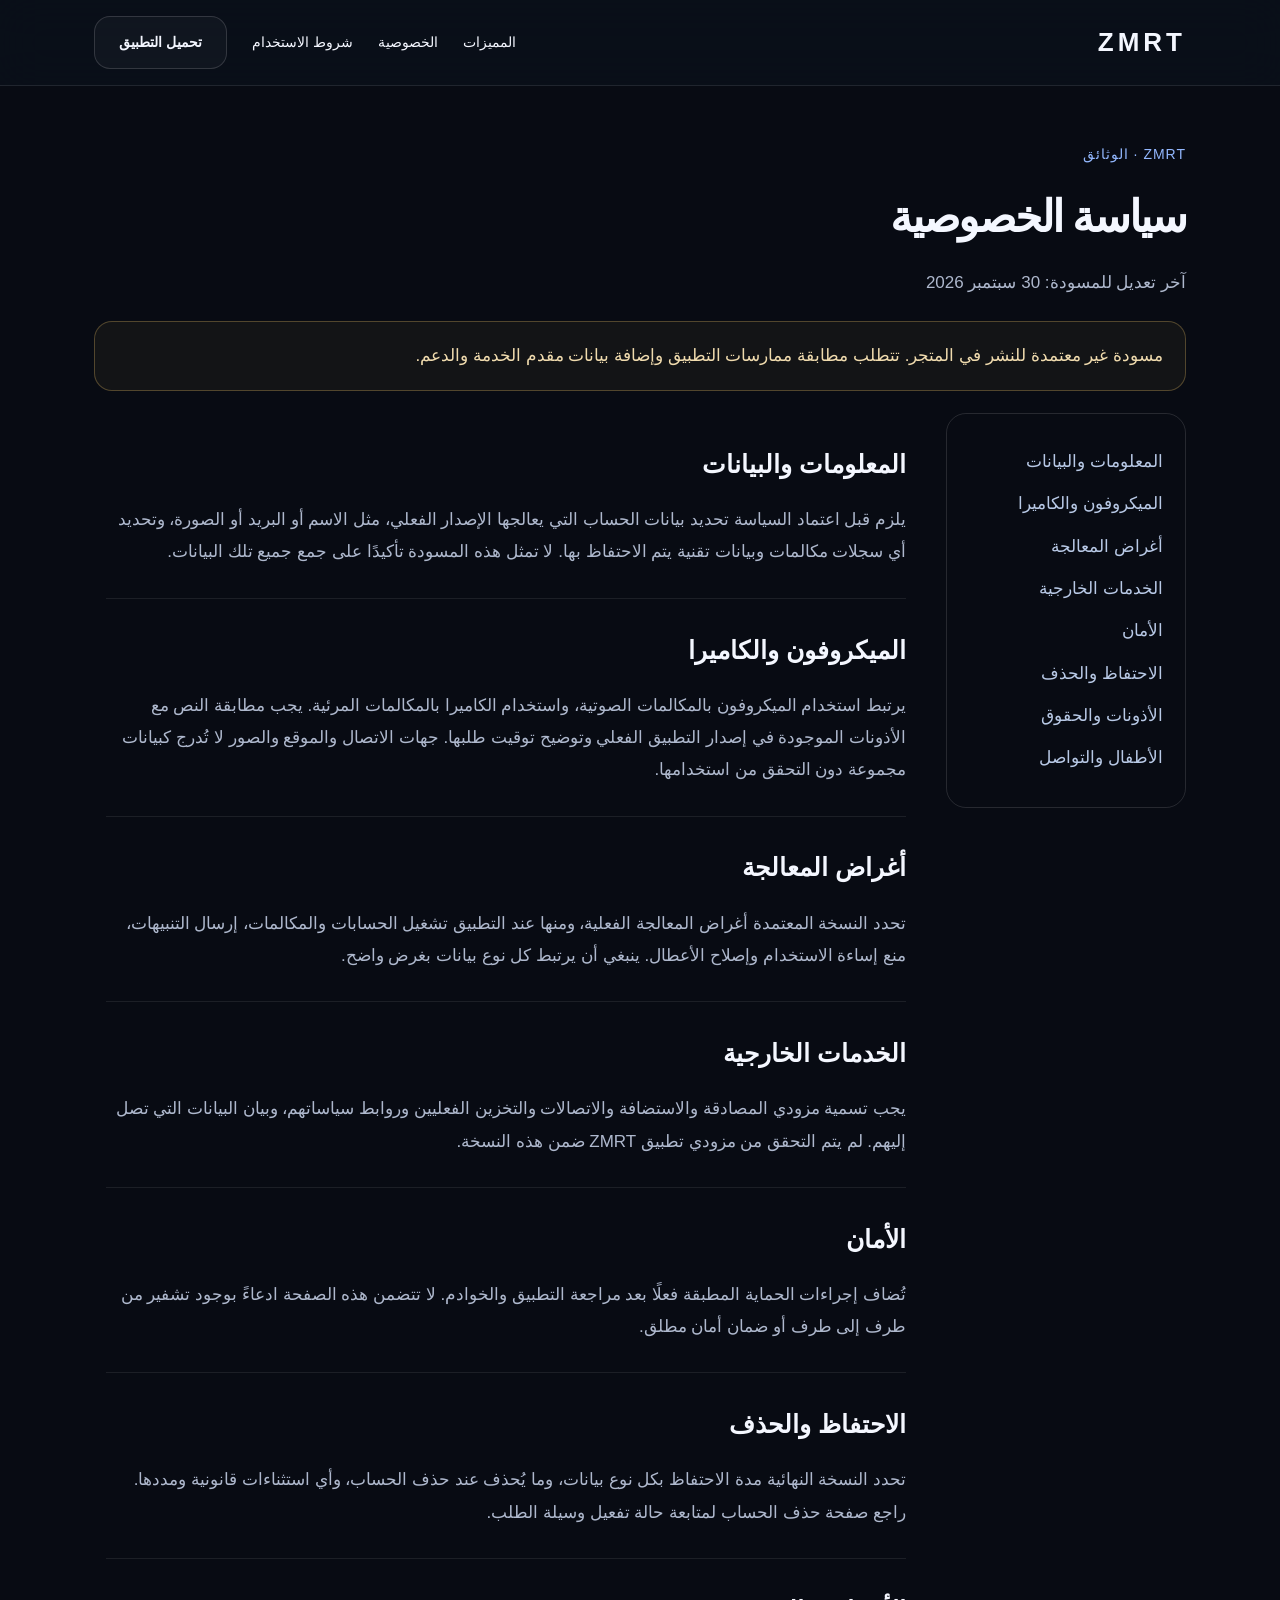
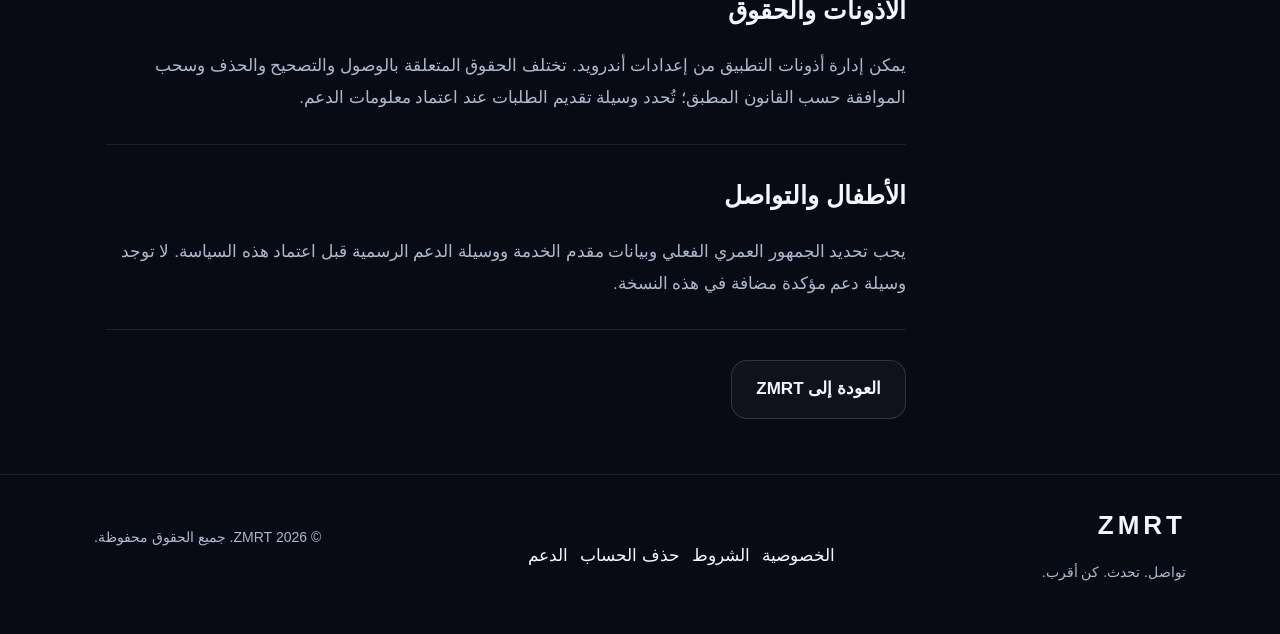
==== index.html @ 3f24212a "Add files via upload" ====
<!doctype html><html lang="ar" dir="rtl"><head><meta charset="utf-8"><meta name="viewport" content="width=device-width,initial-scale=1"><title>سياسة الخصوصية | ZMRT</title><meta name="description" content="ZMRT — تطبيق التواصل والمكالمات الصوتية والمرئية."><meta name="robots" content="noindex,nofollow"><meta property="og:title" content="سياسة الخصوصية | ZMRT"><meta property="og:description" content="تواصل. تحدث. كن أقرب."><meta property="og:type" content="website"><link rel="icon" href="../favicon.svg"><link rel="stylesheet" href="../styles.css"><script src="../config.js" defer></script><script src="../app.js" defer></script></head><body><a class="skip" href="#main">تجاوز إلى المحتوى</a><header><nav aria-label="التنقل الرئيسي"><a class="brand" href="../index.html" dir="ltr">ZMRT</a><button class="menu" aria-expanded="false" aria-controls="navigation">القائمة</button><div class="navlinks" id="navigation"><a href="../index.html#features">المميزات</a><a href="../privacy/index.html">الخصوصية</a><a href="../terms/index.html">شروط الاستخدام</a><a class="btn secondary" href="../index.html#download">تحميل التطبيق</a></div></nav></header><main id="main"><div class="container legal"><div class="eyebrow">ZMRT · الوثائق</div><h1>سياسة الخصوصية</h1><p>آخر تعديل للمسودة: 30 سبتمبر 2026</p><div class="notice">مسودة غير معتمدة للنشر في المتجر. تتطلب مطابقة ممارسات التطبيق وإضافة بيانات مقدم الخدمة والدعم.</div><div class="legal-layout"><aside class="toc" aria-label="فهرس الصفحة"><a href="#section-0">المعلومات والبيانات</a><a href="#section-1">الميكروفون والكاميرا</a><a href="#section-2">أغراض المعالجة</a><a href="#section-3">الخدمات الخارجية</a><a href="#section-4">الأمان</a><a href="#section-5">الاحتفاظ والحذف</a><a href="#section-6">الأذونات والحقوق</a><a href="#section-7">الأطفال والتواصل</a></aside><article><section id="section-0"><h2>المعلومات والبيانات</h2><p>يلزم قبل اعتماد السياسة تحديد بيانات الحساب التي يعالجها الإصدار الفعلي، مثل الاسم أو البريد أو الصورة، وتحديد أي سجلات مكالمات وبيانات تقنية يتم الاحتفاظ بها. لا تمثل هذه المسودة تأكيدًا على جمع جميع تلك البيانات.</p></section><section id="section-1"><h2>الميكروفون والكاميرا</h2><p>يرتبط استخدام الميكروفون بالمكالمات الصوتية، واستخدام الكاميرا بالمكالمات المرئية. يجب مطابقة النص مع الأذونات الموجودة في إصدار التطبيق الفعلي وتوضيح توقيت طلبها. جهات الاتصال والموقع والصور لا تُدرج كبيانات مجموعة دون التحقق من استخدامها.</p></section><section id="section-2"><h2>أغراض المعالجة</h2><p>تحدد النسخة المعتمدة أغراض المعالجة الفعلية، ومنها عند التطبيق تشغيل الحسابات والمكالمات، إرسال التنبيهات، منع إساءة الاستخدام وإصلاح الأعطال. ينبغي أن يرتبط كل نوع بيانات بغرض واضح.</p></section><section id="section-3"><h2>الخدمات الخارجية</h2><p>يجب تسمية مزودي المصادقة والاستضافة والاتصالات والتخزين الفعليين وروابط سياساتهم، وبيان البيانات التي تصل إليهم. لم يتم التحقق من مزودي تطبيق ZMRT ضمن هذه النسخة.</p></section><section id="section-4"><h2>الأمان</h2><p>تُضاف إجراءات الحماية المطبقة فعلًا بعد مراجعة التطبيق والخوادم. لا تتضمن هذه الصفحة ادعاءً بوجود تشفير من طرف إلى طرف أو ضمان أمان مطلق.</p></section><section id="section-5"><h2>الاحتفاظ والحذف</h2><p>تحدد النسخة النهائية مدة الاحتفاظ بكل نوع بيانات، وما يُحذف عند حذف الحساب، وأي استثناءات قانونية ومددها. راجع صفحة حذف الحساب لمتابعة حالة تفعيل وسيلة الطلب.</p></section><section id="section-6"><h2>الأذونات والحقوق</h2><p>يمكن إدارة أذونات التطبيق من إعدادات أندرويد. تختلف الحقوق المتعلقة بالوصول والتصحيح والحذف وسحب الموافقة حسب القانون المطبق؛ تُحدد وسيلة تقديم الطلبات عند اعتماد معلومات الدعم.</p></section><section id="section-7"><h2>الأطفال والتواصل</h2><p>يجب تحديد الجمهور العمري الفعلي وبيانات مقدم الخدمة ووسيلة الدعم الرسمية قبل اعتماد هذه السياسة. لا توجد وسيلة دعم مؤكدة مضافة في هذه النسخة.</p></section><div class="actions"><a class="btn secondary" href="../index.html">العودة إلى ZMRT</a></div></article></div></div></main><footer><div class="container"><div><a class="brand" href="../index.html" dir="ltr">ZMRT</a><p>تواصل. تحدث. كن أقرب.</p></div><div class="actions"><a href="../privacy/index.html">الخصوصية</a><a href="../terms/index.html">الشروط</a><a href="../delete-account/index.html">حذف الحساب</a><a href="../support/index.html">الدعم</a></div><p>© 2026 ZMRT. جميع الحقوق محفوظة.</p></div></footer></body></html>
---- styles.css ----
*{box-sizing:border-box}html{scroll-behavior:smooth;scroll-padding-top:100px}body{margin:0;background:#080b13;color:#f4f7ff;font:17px/1.9 Tahoma,Arial,sans-serif}a{color:inherit;text-decoration:none}button,input,textarea{font:inherit}button,a{touch-action:manipulation}a:focus-visible,button:focus-visible{outline:3px solid #93b8ff;outline-offset:5px}header{position:sticky;top:0;z-index:5;background:#0b101acf;backdrop-filter:blur(22px);border-bottom:1px solid #ffffff18}nav{max-width:1140px;margin:auto;display:flex;align-items:center;justify-content:space-between;gap:24px;padding:16px 24px}.brand{font:900 26px Arial;letter-spacing:4px}.navlinks{display:flex;gap:25px;align-items:center;font-size:14px}.container{max-width:1140px;margin:auto;padding:0 24px}.hero{min-height:730px;display:grid;grid-template-columns:1.1fr 1fr;align-items:center;gap:60px;padding-block:80px;background:radial-gradient(ellipse at 15% 40%,#19488845,transparent 65%)}.eyebrow{color:#93b8ff;font-size:14px;letter-spacing:1px}h1{font-size:clamp(40px,6vw,76px);line-height:1.35;letter-spacing:-2px;margin:20px 0}h1 span{color:#9ebfff}h2{font-size:clamp(27px,4vw,42px);line-height:1.5}h3{font-size:22px;margin:14px 0}p{color:#aeb8cd}.actions{display:flex;gap:12px;flex-wrap:wrap;margin-top:30px}.btn{display:inline-flex;align-items:center;justify-content:center;padding:12px 24px;border-radius:16px;background:#f3f6ff;color:#111827;font-weight:bold;border:1px solid transparent;cursor:pointer;transition:transform .2s}.btn:hover{transform:translateY(-3px)}.btn:active{transform:scale(.97)}.secondary{background:#ffffff08;color:#f3f6ff;border-color:#ffffff25}.btn[aria-disabled=true]{opacity:.65;cursor:default}.small{font-size:14px}.device{width:285px;max-width:100%;margin:auto;border:1px solid #ffffff40;border-radius:45px;padding:12px;background:linear-gradient(130deg,#556885,#101721);box-shadow:0 40px 100px #0009;transform:rotate(-6deg);animation:float 7s ease-in-out infinite}.screen{border-radius:34px;min-height:490px;padding:24px 18px;background:radial-gradient(circle at 70% 10%,#264676,#0e172b 60%)}.island{height:20px;width:92px;background:#03060d;border-radius:20px;margin:0 auto 26px}.avatar{height:90px;width:90px;border-radius:50%;background:linear-gradient(135deg,#94baff,#556ba2);display:grid;place-items:center;margin:35px auto 12px;font-size:35px;color:#fff}.call{text-align:center}.wave{display:flex;align-items:center;justify-content:center;gap:5px;height:80px}.wave i{width:4px;border-radius:8px;background:#9abaff;height:var(--h);animation:pulse 1s ease-in-out infinite alternate;animation-delay:var(--d)}.controls{display:flex;justify-content:center;gap:15px;margin-top:20px}.controls span{background:#ffffff18;border:1px solid #ffffff20;border-radius:50%;width:48px;height:48px;display:grid;place-items:center}.controls .hang{background:#d94a65}.caption{text-align:center;color:#899ab9;font-size:13px;margin:30px 0 0}.section{padding-block:80px;border-top:1px solid #ffffff10}.grid{display:grid;grid-template-columns:repeat(3,1fr);gap:20px}.card{border:1px solid #ffffff17;background:linear-gradient(145deg,#ffffff08,#ffffff02);border-radius:26px;padding:30px;transition:transform .25s,border-color .25s}.card:hover{transform:translateY(-5px);border-color:#8ab1ff55}.icon{font-size:28px;color:#a8c4ff}.steps{counter-reset:steps}.steps .card:before{counter-increment:steps;content:'0' counter(steps);font:40px Arial;color:#8fabdd}.banner{padding:45px;border:1px solid #ffffff20;border-radius:30px;background:radial-gradient(ellipse at left,#345b9450,#121c2b);display:flex;align-items:center;justify-content:space-between;gap:30px}.banner h2{margin:0}footer{border-top:1px solid #ffffff17;padding:35px 0}footer .container{display:flex;justify-content:space-between;gap:25px;flex-wrap:wrap}footer p{font-size:14px}.legal{padding-block:55px}.legal h1{font-size:44px}.legal-layout{display:grid;grid-template-columns:240px 1fr;gap:40px}.toc{position:sticky;top:110px;align-self:start;padding:22px;border:1px solid #ffffff20;border-radius:20px}.toc a{display:block;color:#b8c9e6;margin:10px 0}.legal article{max-width:800px}.legal article section{padding-block:12px;border-bottom:1px solid #ffffff15}.legal article h2{font-size:25px}.notice{padding:18px 22px;border:1px solid #bb9b5360;background:#bb9b5310;border-radius:18px;color:#f0dbae;margin:22px 0}.menu{display:none}.reveal{animation:appear .9s both}.skip{position:absolute;top:-100px}.skip:focus{top:0;background:#fff;color:#000;padding:10px;z-index:10}@keyframes float{50%{transform:translateY(-15px) rotate(-3deg)}}@keyframes pulse{to{transform:scaleY(.5)}}@keyframes appear{from{opacity:0;transform:translateY(20px)}to{opacity:1;transform:none}}@media(max-width:760px){.hero{grid-template-columns:1fr;gap:55px;padding-block:50px;text-align:center;min-height:0}.hero .actions{justify-content:center}.grid{grid-template-columns:1fr}.section{padding-block:50px}.banner{padding:28px;flex-direction:column;align-items:start}.navlinks{display:none}.navlinks.open{display:flex;position:absolute;top:75px;left:16px;right:16px;background:#111b2b;border:1px solid #ffffff22;border-radius:20px;padding:25px;flex-direction:column}.menu{display:block;background:transparent;border:1px solid #ffffff30;border-radius:12px;color:#fff;padding:8px 14px}.legal-layout{grid-template-columns:1fr}.toc{position:static}.device{transform:rotate(-3deg)}h1{letter-spacing:0}.container{padding-inline:20px}}@media(prefers-reduced-motion:reduce){*,*:before,*:after{animation:none!important;transition:none!important}html{scroll-behavior:auto}}
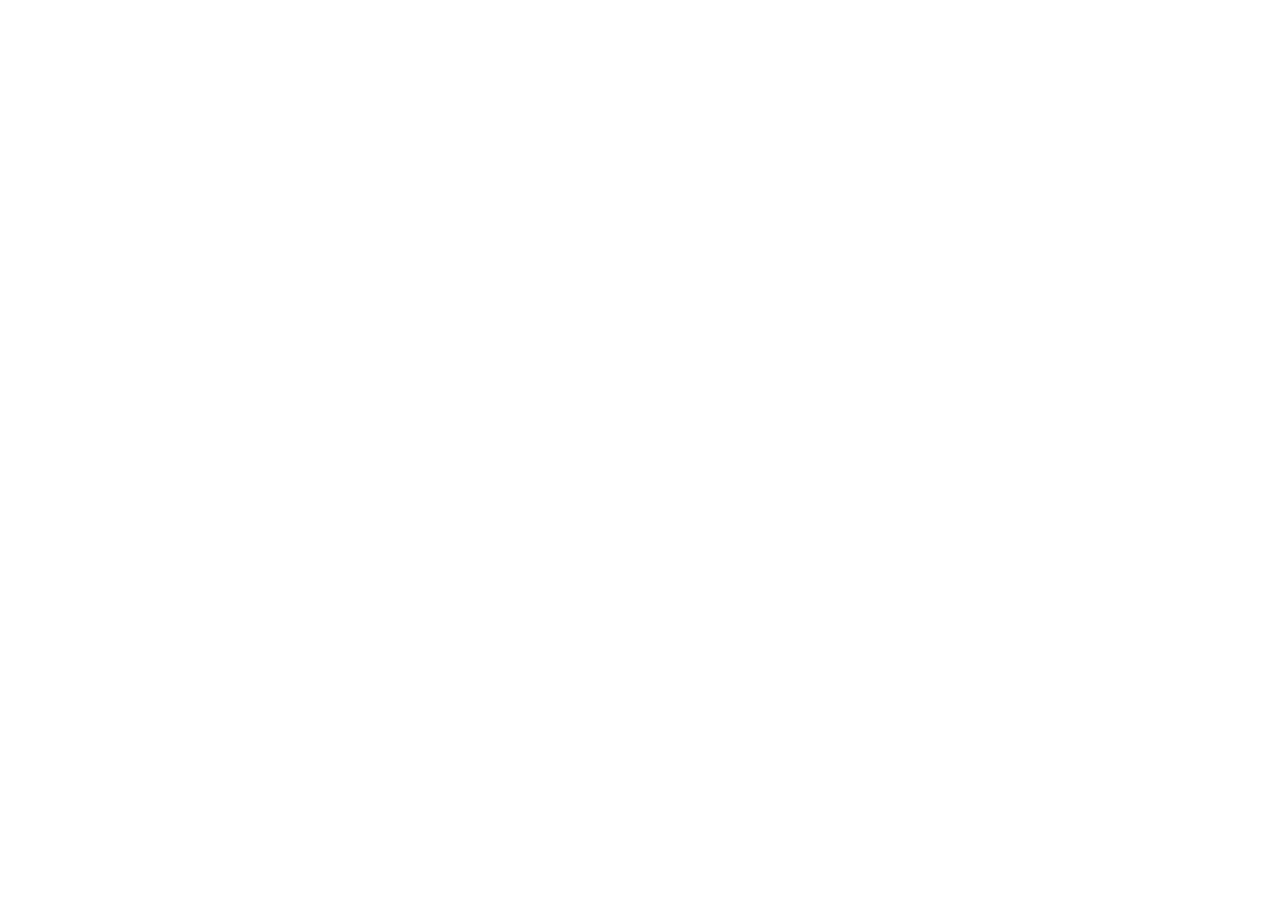
==== commit 5a7b8339: "Create index.html" ====
--- a/index.html
+++ b/index.html
@@ -1 +1,20 @@
-<!doctype html><html lang="ar" dir="rtl"><head><meta charset="utf-8"><meta name="viewport" content="width=device-width,initial-scale=1"><title>سياسة الخصوصية | ZMRT</title><meta name="description" content="ZMRT — تطبيق التواصل والمكالمات الصوتية والمرئية."><meta name="robots" content="noindex,nofollow"><meta property="og:title" content="سياسة الخصوصية | ZMRT"><meta property="og:description" content="تواصل. تحدث. كن أقرب."><meta property="og:type" content="website"><link rel="icon" href="../favicon.svg"><link rel="stylesheet" href="../styles.css"><script src="../config.js" defer></script><script src="../app.js" defer></script></head><body><a class="skip" href="#main">تجاوز إلى المحتوى</a><header><nav aria-label="التنقل الرئيسي"><a class="brand" href="../index.html" dir="ltr">ZMRT</a><button class="menu" aria-expanded="false" aria-controls="navigation">القائمة</button><div class="navlinks" id="navigation"><a href="../index.html#features">المميزات</a><a href="../privacy/index.html">الخصوصية</a><a href="../terms/index.html">شروط الاستخدام</a><a class="btn secondary" href="../index.html#download">تحميل التطبيق</a></div></nav></header><main id="main"><div class="container legal"><div class="eyebrow">ZMRT · الوثائق</div><h1>سياسة الخصوصية</h1><p>آخر تعديل للمسودة: 30 سبتمبر 2026</p><div class="notice">مسودة غير معتمدة للنشر في المتجر. تتطلب مطابقة ممارسات التطبيق وإضافة بيانات مقدم الخدمة والدعم.</div><div class="legal-layout"><aside class="toc" aria-label="فهرس الصفحة"><a href="#section-0">المعلومات والبيانات</a><a href="#section-1">الميكروفون والكاميرا</a><a href="#section-2">أغراض المعالجة</a><a href="#section-3">الخدمات الخارجية</a><a href="#section-4">الأمان</a><a href="#section-5">الاحتفاظ والحذف</a><a href="#section-6">الأذونات والحقوق</a><a href="#section-7">الأطفال والتواصل</a></aside><article><section id="section-0"><h2>المعلومات والبيانات</h2><p>يلزم قبل اعتماد السياسة تحديد بيانات الحساب التي يعالجها الإصدار الفعلي، مثل الاسم أو البريد أو الصورة، وتحديد أي سجلات مكالمات وبيانات تقنية يتم الاحتفاظ بها. لا تمثل هذه المسودة تأكيدًا على جمع جميع تلك البيانات.</p></section><section id="section-1"><h2>الميكروفون والكاميرا</h2><p>يرتبط استخدام الميكروفون بالمكالمات الصوتية، واستخدام الكاميرا بالمكالمات المرئية. يجب مطابقة النص مع الأذونات الموجودة في إصدار التطبيق الفعلي وتوضيح توقيت طلبها. جهات الاتصال والموقع والصور لا تُدرج كبيانات مجموعة دون التحقق من استخدامها.</p></section><section id="section-2"><h2>أغراض المعالجة</h2><p>تحدد النسخة المعتمدة أغراض المعالجة الفعلية، ومنها عند التطبيق تشغيل الحسابات والمكالمات، إرسال التنبيهات، منع إساءة الاستخدام وإصلاح الأعطال. ينبغي أن يرتبط كل نوع بيانات بغرض واضح.</p></section><section id="section-3"><h2>الخدمات الخارجية</h2><p>يجب تسمية مزودي المصادقة والاستضافة والاتصالات والتخزين الفعليين وروابط سياساتهم، وبيان البيانات التي تصل إليهم. لم يتم التحقق من مزودي تطبيق ZMRT ضمن هذه النسخة.</p></section><section id="section-4"><h2>الأمان</h2><p>تُضاف إجراءات الحماية المطبقة فعلًا بعد مراجعة التطبيق والخوادم. لا تتضمن هذه الصفحة ادعاءً بوجود تشفير من طرف إلى طرف أو ضمان أمان مطلق.</p></section><section id="section-5"><h2>الاحتفاظ والحذف</h2><p>تحدد النسخة النهائية مدة الاحتفاظ بكل نوع بيانات، وما يُحذف عند حذف الحساب، وأي استثناءات قانونية ومددها. راجع صفحة حذف الحساب لمتابعة حالة تفعيل وسيلة الطلب.</p></section><section id="section-6"><h2>الأذونات والحقوق</h2><p>يمكن إدارة أذونات التطبيق من إعدادات أندرويد. تختلف الحقوق المتعلقة بالوصول والتصحيح والحذف وسحب الموافقة حسب القانون المطبق؛ تُحدد وسيلة تقديم الطلبات عند اعتماد معلومات الدعم.</p></section><section id="section-7"><h2>الأطفال والتواصل</h2><p>يجب تحديد الجمهور العمري الفعلي وبيانات مقدم الخدمة ووسيلة الدعم الرسمية قبل اعتماد هذه السياسة. لا توجد وسيلة دعم مؤكدة مضافة في هذه النسخة.</p></section><div class="actions"><a class="btn secondary" href="../index.html">العودة إلى ZMRT</a></div></article></div></div></main><footer><div class="container"><div><a class="brand" href="../index.html" dir="ltr">ZMRT</a><p>تواصل. تحدث. كن أقرب.</p></div><div class="actions"><a href="../privacy/index.html">الخصوصية</a><a href="../terms/index.html">الشروط</a><a href="../delete-account/index.html">حذف الحساب</a><a href="../support/index.html">الدعم</a></div><p>© 2026 ZMRT. جميع الحقوق محفوظة.</p></div></footer></body></html>+<!DOCTYPE html>
+<html lang="ar" dir="rtl">
+<head>
+  <meta charset="UTF-8">
+  <title>جاري التحويل إلى zmrt.online...</title>
+  <script>
+    (function() {
+      var newDomain = "https://zmrt.online";
+      var currentPath = window.location.pathname + window.location.search + window.location.hash;
+      window.location.replace(newDomain + currentPath);
+    })();
+  </script>
+  <noscript>
+    <meta http-equiv="refresh" content="0; url=https://zmrt.online/">
+  </noscript>
+</head>
+<body>
+  <p>تم نقل الموقع إلى <a href="https://zmrt.online/">zmrt.online</a>، جاري تحويلك تلقائياً...</p>
+</body>
+</html>
